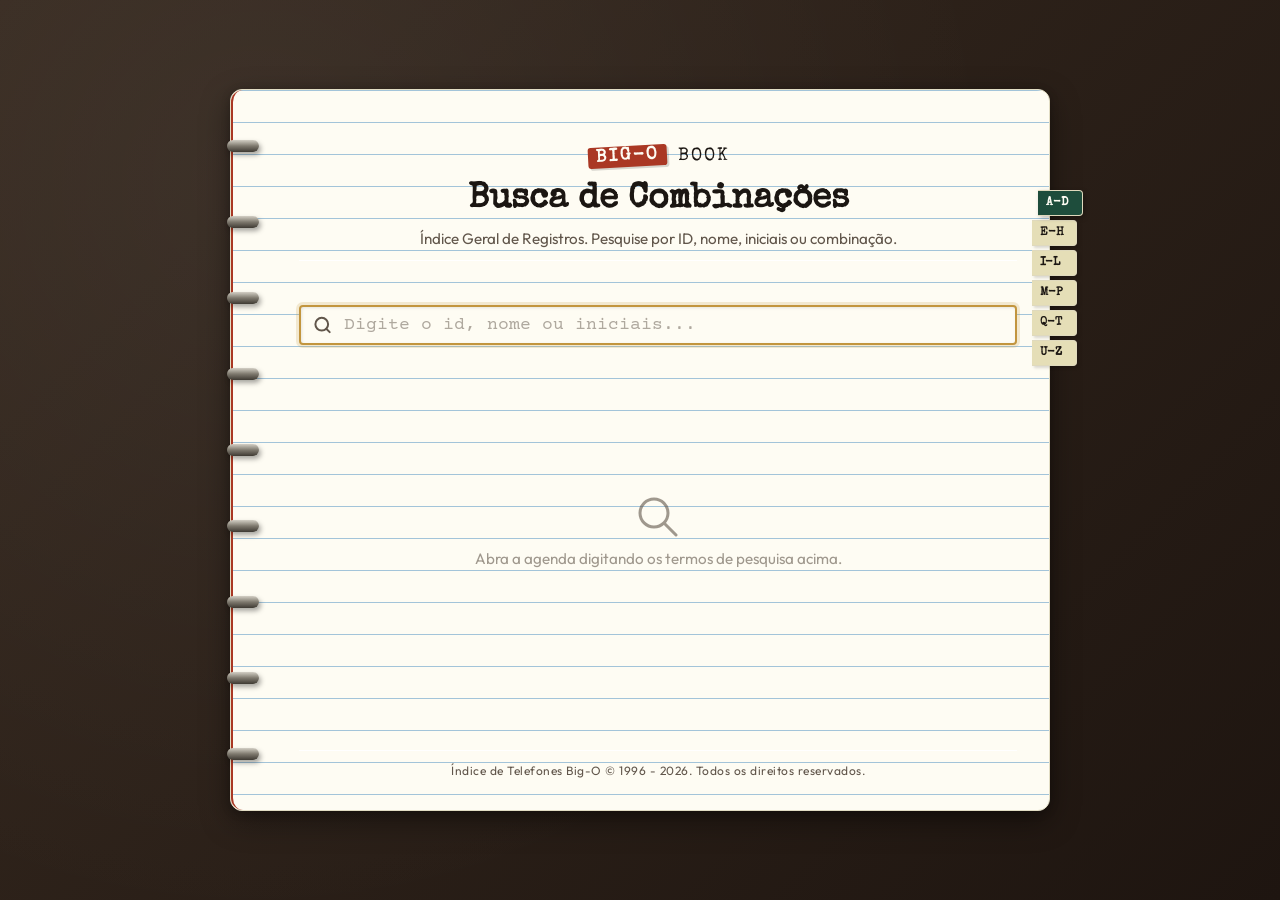
==== phone_book/web/index.html @ 77abf1dc "feat: implement search functionality with debounce and lazy loading - Refactor main_test.go to simpl" ====
<!DOCTYPE html>
<html lang="pt-BR">
<head>
    <meta charset="UTF-8">
    <meta name="viewport" content="width=device-width, initial-scale=1.0">
    <title>Lista Telefônica - Busca Inteligente</title>
    <!-- Google Fonts: Outfit (Sans), Special Elite (Typewriter), Courier Prime (Monospace) -->
    <link rel="preconnect" href="https://fonts.googleapis.com">
    <link rel="preconnect" href="https://fonts.gstatic.com" crossorigin>
    <link href="https://fonts.googleapis.com/css2?family=Outfit:wght@300;400;600;800&family=Special+Elite&family=Courier+Prime:ital,wght@0,400;0,700;1,400;1,700&display=swap" rel="stylesheet">
    <!-- CSS Estilos -->
    <link rel="stylesheet" href="styles.css">
</head>
<body class="tpl-desk-wrapper">
    <!-- Organismo: Caderno/Agenda Telefônica Física -->
    <div class="org-phone-book tpl-phone-book">
        
        <!-- Elemento de Design: Anéis/Espiral de Caderno Clássico -->
        <div class="mol-spiral-binding">
            <div class="atom-binding-ring"></div>
            <div class="atom-binding-ring"></div>
            <div class="atom-binding-ring"></div>
            <div class="atom-binding-ring"></div>
            <div class="atom-binding-ring"></div>
            <div class="atom-binding-ring"></div>
            <div class="atom-binding-ring"></div>
            <div class="atom-binding-ring"></div>
            <div class="atom-binding-ring"></div>
        </div>

        <!-- Tiras de Índice Alfabético Físico (Abas da Agenda) -->
        <div class="mol-tab-strip">
            <div class="atom-tab active-tab">A-D</div>
            <div class="atom-tab">E-H</div>
            <div class="atom-tab">I-L</div>
            <div class="atom-tab">M-P</div>
            <div class="atom-tab">Q-T</div>
            <div class="atom-tab">U-Z</div>
        </div>

        <!-- Conteúdo Interno da Agenda -->
        <div class="mol-page-content">
            
            <!-- Organismo: Cabeçalho da Agenda -->
            <header class="org-header">
                <div class="logo atom-logo">
                    <span class="retro-stamp">Big-O</span> Book
                </div>
                <h1 class="atom-title">Busca de Combinações</h1>
                <p class="subtitle atom-subtitle">Índice Geral de Registros. Pesquise por ID, nome, iniciais ou combinação.</p>
                <div class="atom-horizontal-divider"></div>
            </header>

            <main class="org-main">
                
                <!-- Organismo: Formulário de Pesquisa -->
                <section class="org-search-section">
                    <form id="search-form">
                        <!-- Molécula: Campo de Busca Completo -->
                        <div class="mol-search-bar">
                            <svg class="search-icon atom-icon" xmlns="http://www.w3.org/2000/svg" viewBox="0 0 24 24" fill="none" stroke="currentColor" stroke-width="2.5" stroke-linecap="round" stroke-linejoin="round"><circle cx="11" cy="11" r="8"></circle><line x1="21" y1="21" x2="16.65" y2="16.65"></line></svg>
                            <input 
                                type="text" 
                                id="search-input" 
                                class="atom-input"
                                placeholder="Digite o id, nome ou iniciais..." 
                                autocomplete="off"
                                maxlength="200"
                                aria-label="Campo de busca"
                                autofocus
                            >
                            <button type="button" id="clear-btn" class="clear-button atom-button-clear" aria-label="Limpar busca" hidden>
                                <svg xmlns="http://www.w3.org/2000/svg" viewBox="0 0 24 24" fill="none" stroke="currentColor" stroke-width="2" stroke-linecap="round" stroke-linejoin="round"><line x1="18" y1="6" x2="6" y2="18"></line><line x1="6" y1="6" x2="18" y2="18"></line></svg>
                            </button>
                        </div>
                    </form>
                </section>

                <!-- Organismo: Lista de Resultados -->
                <section class="org-results-section">
                    <!-- Molécula: Metadados da Busca -->
                    <div class="results-meta mol-results-meta">
                        <span id="results-count" class="results-count atom-badge-count" hidden>0 resultados</span>
                        
                        <!-- Molécula: Loader Animado -->
                        <div id="loader" class="loader mol-loader" hidden>
                            <div class="spinner atom-spinner"></div>
                            <span class="atom-loader-text">Consultando fichário...</span>
                        </div>
                    </div>

                    <!-- Árvore de Mensagem de Erro -->
                    <div id="error-message" class="error-card atom-error-card" hidden></div>

                    <!-- Template: Grid de Resultados de Fichas -->
                    <div id="results-container" class="results-grid tpl-results-grid">
                        <!-- Ficha Inicial Estática (Estado Vazio) -->
                        <div class="empty-state mol-empty-state">
                            <svg class="atom-icon-empty" xmlns="http://www.w3.org/2000/svg" viewBox="0 0 24 24" fill="none" stroke="currentColor" stroke-width="1.5" stroke-linecap="round" stroke-linejoin="round"><path d="M21 21l-6-6m2-5a7 7 0 11-14 0 7 7 0 0114 0z"></path></svg>
                            <p class="atom-empty-text">Abra a agenda digitando os termos de pesquisa acima.</p>
                        </div>
                    </div>

                    <!-- Molécula: Paginação / Botão Ver Mais -->
                    <div class="mol-load-more-wrapper">
                        <button type="button" id="load-more-btn" class="atom-button-load-more" hidden>Carregar mais fichas...</button>
                    </div>
                </section>
            </main>
            
            <!-- Organismo: Rodapé -->
            <footer class="org-footer">
                <div class="atom-horizontal-divider"></div>
                <p class="atom-footer-text">Índice de Telefones Big-O &copy; 1996 - 2026. Todos os direitos reservados.</p>
            </footer>
        </div>
    </div>

    <!-- JS Principal -->
    <script src="app.js"></script>
</body>
</html>
---- phone_book/web/styles.css ----
/* ==========================================================================
   DESIGN SYSTEM - RETRO 90S PHONE BOOK (ATOMIC DESIGN ARCHITECTURE)
   ========================================================================== */

/* --------------------------------------------------------------------------
   1. DESIGN TOKENS (CSS VARIABLES)
   -------------------------------------------------------------------------- */
:root {
    /* Cores Retrô e Sem Tons de Roxo (Purple Free) */
    --token-color-desk: #2c2018;          /* Fundo imitando mesa de madeira escura */
    --token-color-paper: #fefcf3;         /* Papel amarelado vintage / Yellow Pages */
    --token-color-paper-shadow: #e2ddc4;  /* Sombra suave de papel antigo */
    --token-color-text-dark: #1b1612;     /* Tinta preta envelhecida / Sepia escuro */
    --token-color-text-muted: #61564b;    /* Grafite apagado de lapiseira */
    --token-color-green-ink: #1e4d3c;     /* Verde clássico de agendas executivas antigas */
    --token-color-green-light: #e8f0ec;   /* Verde claro lavado para seleções/hover */
    --token-color-red-ink: #aa3824;       /* Vermelho carimbo / marca-texto retrô */
    --token-color-gold: #c2953e;          /* Detalhes dourados das abas e ferragens */
    --token-color-rule: #dfd9bd;          /* Linhas divisórias horizontais do fichário */
    --token-color-ledger-blue: #a3c4d9;   /* Linhas azuladas horizontais de pauta */
    --token-color-error-bg: #faebe8;      /* Fundo de erro (tom pastel avermelhado) */

    /* Tipografia Vintage */
    --token-font-heading: 'Special Elite', Georgia, serif;
    --token-font-body: 'Courier Prime', 'Courier New', monospace;
    --token-font-sans: 'Outfit', 'Inter', sans-serif;

    /* Espaçamentos Padronizados */
    --token-space-xs: 0.5rem;
    --token-space-sm: 0.75rem;
    --token-space-md: 1.25rem;
    --token-space-lg: 2rem;
    --token-space-xl: 3.5rem;

    /* Bordas e Sombras */
    --token-radius-sm: 4px;
    --token-radius-md: 8px;
    --token-radius-lg: 12px;
    --token-shadow-desk: 0 10px 30px rgba(0, 0, 0, 0.4), 0 2px 10px rgba(0, 0, 0, 0.2);
    --token-shadow-flat: 3px 3px 0px rgba(44, 32, 24, 0.15);
}

/* --------------------------------------------------------------------------
   2. RESET & BASE ESTILOS
   -------------------------------------------------------------------------- */
* {
    margin: 0;
    padding: 0;
    box-sizing: border-box;
}

[hidden] {
    display: none !important;
}

body {
    font-family: var(--token-font-body);
    background-color: var(--token-color-desk);
    color: var(--token-color-text-dark);
    min-height: 100vh;
    padding: var(--token-space-lg) var(--token-space-xs);
    overflow-x: hidden;
}

/* --------------------------------------------------------------------------
   3. TEMPLATES & LAYOUT
   -------------------------------------------------------------------------- */
/* Fundo que simula uma mesa de escritório antiga */
.tpl-desk-wrapper {
    display: flex;
    justify-content: center;
    align-items: center;
    background-image: 
        radial-gradient(circle at 20% 20%, rgba(255, 255, 255, 0.05) 0%, transparent 60%),
        linear-gradient(135deg, #372a20 0%, #1e1510 100%);
    background-attachment: fixed;
}

/* Container principal da agenda/fichário físico */
.tpl-phone-book {
    width: 100%;
    max-width: 820px;
    margin: 0 auto;
    position: relative;
}

/* Grid de fichas de resultados */
.tpl-results-grid {
    display: grid;
    grid-template-columns: 1fr;
    gap: var(--token-space-md);
}

@media (min-width: 640px) {
    .tpl-results-grid {
        grid-template-columns: repeat(2, 1fr);
    }
}

/* --------------------------------------------------------------------------
   4. ORGANISMOS
   -------------------------------------------------------------------------- */
.org-phone-book {
    position: relative;
    background-color: var(--token-color-paper);
    border: 1px solid var(--token-color-paper-shadow);
    border-radius: var(--token-radius-lg);
    box-shadow: var(--token-shadow-desk);
}

.org-header {
    text-align: center;
    margin-bottom: var(--token-space-lg);
    position: relative;
}

.org-search-section {
    margin-bottom: var(--token-space-md);
}

.org-main {
    flex: 1;
    display: flex;
    flex-direction: column;
    gap: var(--token-space-md);
}

.org-results-section {
    min-height: 250px;
    display: flex;
    flex-direction: column;
    gap: var(--token-space-md);
}

.org-footer {
    text-align: center;
    margin-top: var(--token-space-lg);
}

/* --------------------------------------------------------------------------
   5. MOLÉCULAS
   -------------------------------------------------------------------------- */
/* Barra lateral física com os anéis metálicos do caderno */
.mol-spiral-binding {
    position: absolute;
    left: 20px;
    top: 50px;
    bottom: 50px;
    width: 16px;
    display: flex;
    flex-direction: column;
    justify-content: space-between;
    z-index: 10;
    pointer-events: none;
}

/* Abas de índice alfabético coladas na lateral direita da agenda */
.mol-tab-strip {
    position: absolute;
    right: -28px;
    top: 100px;
    display: flex;
    flex-direction: column;
    gap: 4px;
    z-index: 2;
}

/* Folha/Área de conteúdo com a pauta e margem vermelha */
.mol-page-content {
    display: flex;
    flex-direction: column;
    padding: var(--token-space-xl) var(--token-space-lg) var(--token-space-lg) calc(var(--token-space-xl) + 10px);
    background-image: 
        linear-gradient(var(--token-color-ledger-blue) 1px, transparent 1px);
    background-size: 100% 32px;
    border-left: 2px solid var(--token-color-red-ink); /* Margem vermelha clássica de caderno */
    border-radius: var(--token-radius-lg);
    min-height: 80vh;
}

/* Barra de pesquisa em formato de ficha de inserção */
.mol-search-bar {
    display: flex;
    align-items: center;
    gap: var(--token-space-sm);
    background-color: var(--token-color-paper);
    border: 2px solid var(--token-color-green-ink);
    border-radius: var(--token-radius-sm);
    padding: var(--token-space-xs) var(--token-space-sm);
    box-shadow: inset 1px 1px 3px rgba(0, 0, 0, 0.1);
    transition: box-shadow 0.2s ease, border-color 0.2s ease;
}

.mol-search-bar:focus-within {
    border-color: var(--token-color-gold);
    box-shadow: 0 0 0 3px rgba(194, 149, 62, 0.2), inset 1px 1px 3px rgba(0, 0, 0, 0.1);
}

/* Ficha de dados (Card) */
.result-card {
    background-color: #fbf9ef;
    border: 1px solid var(--token-color-rule);
    border-top: 3px solid var(--token-color-green-ink);
    border-radius: var(--token-radius-sm);
    padding: var(--token-space-md);
    box-shadow: var(--token-shadow-flat);
    transition: transform 0.2s ease, box-shadow 0.2s ease, background-color 0.2s ease;
    display: flex;
    flex-direction: column;
    justify-content: space-between;
}

.result-card:hover {
    transform: translateY(-2px);
    box-shadow: 5px 5px 0px rgba(44, 32, 24, 0.15);
    background-color: #fcfbf4;
}

.card-header {
    display: flex;
    justify-content: space-between;
    align-items: center;
    border-bottom: 1px dashed var(--token-color-rule);
    padding-bottom: var(--token-space-xs);
    margin-bottom: var(--token-space-sm);
}

/* Metadados e Loader */
.mol-results-meta {
    display: flex;
    justify-content: space-between;
    align-items: center;
    min-height: 32px;
}

.mol-loader {
    display: flex;
    align-items: center;
    gap: var(--token-space-xs);
}

.mol-empty-state {
    grid-column: 1 / -1;
    display: flex;
    flex-direction: column;
    align-items: center;
    text-align: center;
    padding: var(--token-space-xl) var(--token-space-lg);
    opacity: 0.6;
}

/* --------------------------------------------------------------------------
   6. ÁTOMOS
   -------------------------------------------------------------------------- */
/* Anel individual do fichário em degradê metálico */
.atom-binding-ring {
    width: 32px;
    height: 12px;
    background: linear-gradient(180deg, #d3cfc5 0%, #7e796e 50%, #3e3a33 100%);
    border-radius: 6px;
    box-shadow: 2px 3px 5px rgba(0, 0, 0, 0.35);
    margin-left: -24px;
}

/* Aba individual de índice */
.atom-tab {
    background-color: #e5deb7;
    color: var(--token-color-text-dark);
    font-family: var(--token-font-heading);
    font-size: 0.75rem;
    font-weight: bold;
    padding: 6px 12px 6px 8px;
    border-radius: 0 4px 4px 0;
    border: 1px solid var(--token-color-rule);
    border-left: none;
    cursor: default;
    box-shadow: 2px 2px 3px rgba(0, 0, 0, 0.15);
    transition: transform 0.2s ease, background-color 0.2s ease;
}

.atom-tab.active-tab {
    background-color: var(--token-color-green-ink);
    color: var(--token-color-paper);
    transform: translateX(6px);
    box-shadow: 2px 2px 5px rgba(0, 0, 0, 0.25);
}

/* Elementos do Cabeçalho */
.atom-logo {
    font-family: var(--token-font-heading);
    font-size: 1.1rem;
    text-transform: uppercase;
    letter-spacing: 2px;
    margin-bottom: var(--token-space-sm);
}

.retro-stamp {
    background-color: var(--token-color-red-ink);
    color: var(--token-color-paper);
    padding: 2px 8px;
    border-radius: 3px;
    display: inline-block;
    transform: rotate(-3deg);
    box-shadow: 2px 2px 0px rgba(0,0,0,0.15);
    font-weight: bold;
    margin-right: 4px;
}

.atom-title {
    font-family: var(--token-font-heading);
    font-size: 2.2rem;
    color: var(--token-color-text-dark);
    line-height: 1.2;
}

.atom-subtitle {
    font-family: var(--token-font-sans);
    color: var(--token-color-text-muted);
    font-size: 0.95rem;
    font-weight: 400;
    margin-top: var(--token-space-xs);
}

.atom-horizontal-divider {
    height: 1px;
    background-color: var(--token-color-rule);
    margin: var(--token-space-sm) 0;
    border-bottom: 1px solid white;
}

/* Elementos do Input */
.atom-input {
    width: 100%;
    background: transparent;
    border: none;
    outline: none;
    font-family: var(--token-font-body);
    font-size: 1.15rem;
    color: var(--token-color-text-dark);
}

.atom-input::placeholder {
    color: var(--token-color-text-muted);
    opacity: 0.5;
}

.atom-icon {
    width: 20px;
    height: 20px;
    color: var(--token-color-text-muted);
}

.atom-button-clear {
    background: transparent;
    border: none;
    color: var(--token-color-text-muted);
    cursor: pointer;
    border-radius: 50%;
    padding: 2px;
    display: flex;
    align-items: center;
    justify-content: center;
    transition: background-color 0.2s;
}

.atom-button-clear:hover {
    background-color: var(--token-color-rule);
    color: var(--token-color-text-dark);
}

/* Badges e Fichas */
.atom-badge-count {
    font-family: var(--token-font-sans);
    font-size: 0.8rem;
    font-weight: bold;
    color: var(--token-color-green-ink);
    background-color: var(--token-color-green-light);
    border: 1px solid var(--token-color-green-ink);
    padding: 3px 10px;
    border-radius: var(--token-radius-sm);
}

.atom-spinner {
    width: 16px;
    height: 16px;
    border: 2px solid rgba(30, 77, 60, 0.2);
    border-top: 2px solid var(--token-color-green-ink);
    border-radius: 50%;
    animation: spin 0.8s linear infinite;
}

@keyframes spin {
    to { transform: rotate(360deg); }
}

.atom-loader-text {
    font-family: var(--token-font-sans);
    font-size: 0.85rem;
    color: var(--token-color-text-muted);
}

.atom-icon-empty {
    width: 48px;
    height: 48px;
    color: var(--token-color-text-muted);
    margin-bottom: var(--token-space-xs);
}

.atom-empty-text {
    font-family: var(--token-font-sans);
    font-size: 0.95rem;
    color: var(--token-color-text-muted);
}

/* Erros */
.atom-error-card {
    background-color: var(--token-color-error-bg);
    border: 1px solid var(--token-color-red-ink);
    color: var(--token-color-red-ink);
    padding: var(--token-space-sm);
    border-radius: var(--token-radius-sm);
    font-size: 0.9rem;
    text-align: center;
}

/* Cards de Resultados específicos */
.card-id {
    font-family: var(--token-font-body);
    font-weight: bold;
    font-size: 0.85rem;
    color: var(--token-color-red-ink);
    border: 1px dashed var(--token-color-red-ink);
    padding: 2px 6px;
    border-radius: var(--token-radius-sm);
}

.card-comb-num {
    font-family: var(--token-font-body);
    font-size: 0.75rem;
    color: var(--token-color-text-muted);
}

.card-name {
    font-family: var(--token-font-heading);
    font-size: 1.3rem;
    color: var(--token-color-text-dark);
    margin: var(--token-space-xs) 0;
}

.card-combination {
    font-family: var(--token-font-body);
    font-size: 0.85rem;
    background-color: #f1eddd;
    border-left: 3px solid var(--token-color-gold);
    padding: var(--token-space-xs) var(--token-space-sm);
    color: var(--token-color-text-dark);
    word-break: break-all;
}

/* Elementos do Rodapé */
.atom-footer-text {
    font-family: var(--token-font-sans);
    font-size: 0.75rem;
    color: var(--token-color-text-muted);
    letter-spacing: 0.5px;
}

/* Paginação e Carregamento Retro */
.mol-load-more-wrapper {
    display: flex;
    justify-content: center;
    margin-top: var(--token-space-md);
    margin-bottom: var(--token-space-sm);
    width: 100%;
}

.atom-button-load-more {
    background-color: var(--token-color-paper);
    color: var(--token-color-green-ink);
    border: 2px solid var(--token-color-green-ink);
    font-family: var(--token-font-heading);
    font-size: 0.95rem;
    font-weight: bold;
    padding: 8px 24px;
    border-radius: var(--token-radius-sm);
    cursor: pointer;
    box-shadow: var(--token-shadow-flat);
    transition: transform 0.1s ease, box-shadow 0.1s ease, background-color 0.2s ease;
}

.atom-button-load-more:hover {
    background-color: var(--token-color-green-light);
}

.atom-button-load-more:active {
    transform: translate(2px, 2px);
    box-shadow: none;
}

/* --------------------------------------------------------------------------
   7. RESPONSIVIDADE E RETRAÇÃO (MEDIA QUERIES)
   -------------------------------------------------------------------------- */
/* Dispositivos Médios e Tablets */
@media (max-width: 900px) {
    .mol-tab-strip {
        display: none; /* Oculta abas físicas para evitar transbordamento horizontal */
    }
}

/* Dispositivos Pequenos e Celulares */
@media (max-width: 768px) {
    body {
        padding: var(--token-space-sm) var(--token-space-xs);
        background-image: none;
        background-color: var(--token-color-paper); /* Em celulares, exibe diretamente o papel */
    }

    .org-phone-book {
        box-shadow: none;
        border: none;
    }

    .mol-spiral-binding {
        display: none; /* Remove anéis espirais em telas pequenas */
    }

    .mol-page-content {
        padding: var(--token-space-md) var(--token-space-sm);
        border-left: none; /* Remove margem de caderno para expandir espaço do texto */
    }

    .atom-title {
        font-size: 1.7rem;
    }

    .tpl-results-grid {
        grid-template-columns: 1fr;
        gap: var(--token-space-sm);
    }

    .result-card {
        padding: var(--token-space-sm);
    }
}
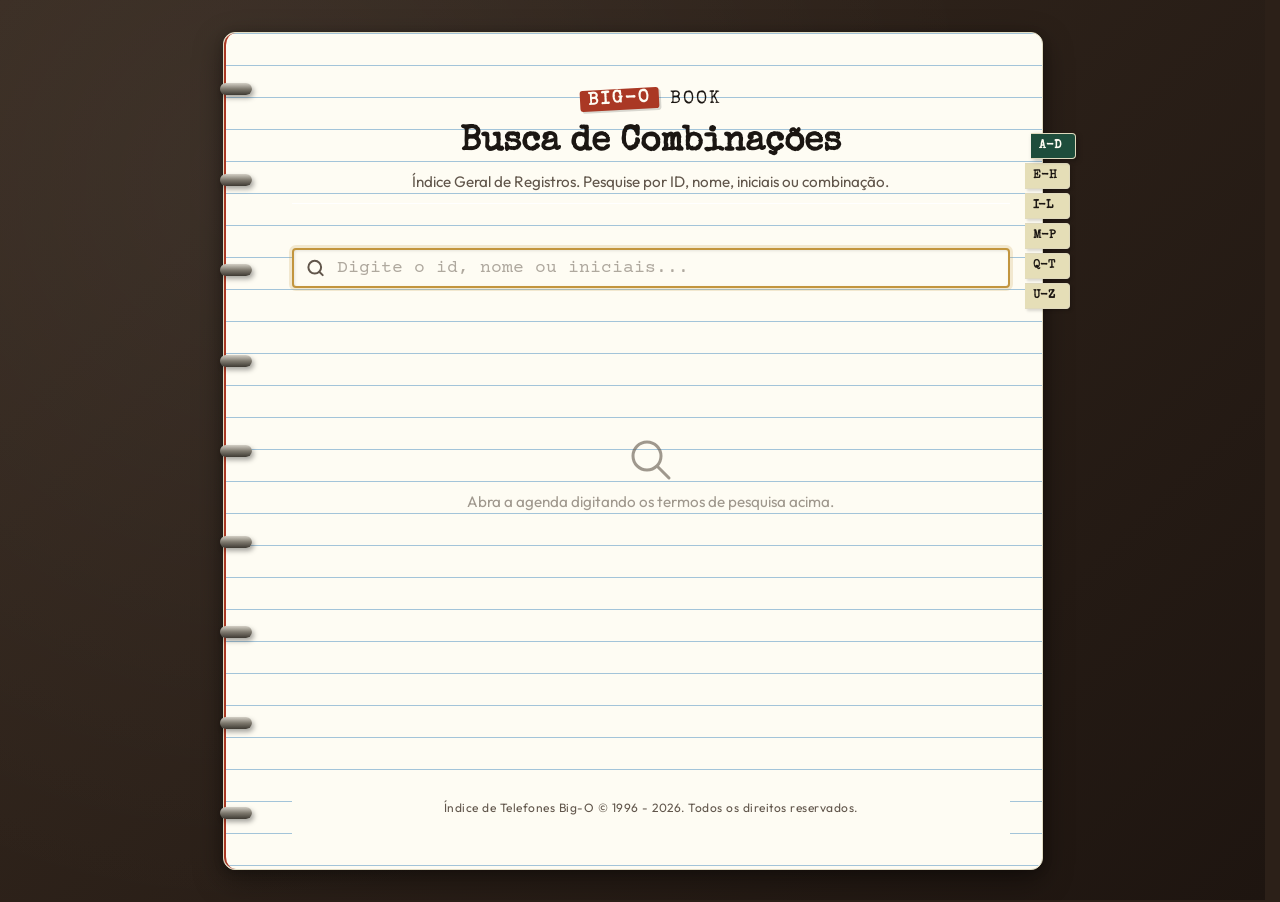
==== commit 2063e17f: "feat: add retro pager widget for smooth scrolling to top and enhance UI with favicon" ====
--- a/phone_book/web/index.html
+++ b/phone_book/web/index.html
@@ -10,6 +10,8 @@
     <link href="https://fonts.googleapis.com/css2?family=Outfit:wght@300;400;600;800&family=Special+Elite&family=Courier+Prime:ital,wght@0,400;0,700;1,400;1,700&display=swap" rel="stylesheet">
     <!-- CSS Estilos -->
     <link rel="stylesheet" href="styles.css">
+    <!-- Favicon Retro Pager -->
+    <link rel="icon" href="data:image/svg+xml,<svg xmlns=%22http://www.w3.org/2000/svg%22 viewBox=%220 0 100 100%22><text y=%22.9em%22 font-size=%2290%22>📟</text></svg>">
 </head>
 <body class="tpl-desk-wrapper">
     <!-- Organismo: Caderno/Agenda Telefônica Física -->
@@ -116,6 +118,20 @@
         </div>
     </div>
 
+    <!-- Elemento Retro: Bip / Pager de Anos 90 (Voltar ao Topo) -->
+    <div id="retro-pager" class="retro-pager" title="Voltar ao Topo">
+        <div class="pager-body">
+            <div class="pager-clip"></div>
+            <div class="pager-screen">
+                <div id="pager-text" class="pager-text">▲ TOPO ▲</div>
+            </div>
+            <div class="pager-buttons">
+                <div class="pager-btn btn-red"></div>
+                <div class="pager-btn btn-blue"></div>
+            </div>
+        </div>
+    </div>
+
     <!-- JS Principal -->
     <script src="app.js"></script>
 </body>
--- a/phone_book/web/styles.css
+++ b/phone_book/web/styles.css
@@ -40,6 +40,10 @@
     --token-shadow-flat: 3px 3px 0px rgba(44, 32, 24, 0.15);
 }
 
+html {
+    scrollbar-gutter: stable;
+}
+
 /* --------------------------------------------------------------------------
    2. RESET & BASE ESTILOS
    -------------------------------------------------------------------------- */
@@ -58,7 +62,11 @@
     background-color: var(--token-color-desk);
     color: var(--token-color-text-dark);
     min-height: 100vh;
-    padding: var(--token-space-lg) var(--token-space-xs);
+    --body-padding-y: var(--token-space-lg);
+    padding-top: var(--body-padding-y);
+    padding-bottom: calc(var(--body-padding-y) + env(safe-area-inset-bottom));
+    padding-left: var(--token-space-xs);
+    padding-right: var(--token-space-xs);
     overflow-x: hidden;
 }
 
@@ -69,7 +77,7 @@
 .tpl-desk-wrapper {
     display: flex;
     justify-content: center;
-    align-items: center;
+    align-items: flex-start;
     background-image: 
         radial-gradient(circle at 20% 20%, rgba(255, 255, 255, 0.05) 0%, transparent 60%),
         linear-gradient(135deg, #372a20 0%, #1e1510 100%);
@@ -135,6 +143,14 @@
 .org-footer {
     text-align: center;
     margin-top: var(--token-space-lg);
+    padding: var(--token-space-md) var(--token-space-sm);
+    background-color: var(--token-color-paper);
+    position: relative;
+    z-index: 5;
+}
+
+.org-footer .atom-horizontal-divider {
+    display: none;
 }
 
 /* --------------------------------------------------------------------------
@@ -175,7 +191,7 @@
     background-size: 100% 32px;
     border-left: 2px solid var(--token-color-red-ink); /* Margem vermelha clássica de caderno */
     border-radius: var(--token-radius-lg);
-    min-height: 80vh;
+    min-height: calc(100vh - 2 * var(--body-padding-y) - env(safe-area-inset-bottom));
 }
 
 /* Barra de pesquisa em formato de ficha de inserção */
@@ -208,6 +224,7 @@
     display: flex;
     flex-direction: column;
     justify-content: space-between;
+    scroll-margin-top: var(--token-space-md);
 }
 
 .result-card:hover {
@@ -463,6 +480,9 @@
     font-size: 0.75rem;
     color: var(--token-color-text-muted);
     letter-spacing: 0.5px;
+    line-height: 1.5;
+    margin: 0;
+    display: block;
 }
 
 /* Paginação e Carregamento Retro */
@@ -472,6 +492,7 @@
     margin-top: var(--token-space-md);
     margin-bottom: var(--token-space-sm);
     width: 100%;
+    overflow-anchor: none;
 }
 
 .atom-button-load-more {
@@ -510,7 +531,11 @@
 /* Dispositivos Pequenos e Celulares */
 @media (max-width: 768px) {
     body {
-        padding: var(--token-space-sm) var(--token-space-xs);
+        --body-padding-y: var(--token-space-sm);
+        padding-top: var(--body-padding-y);
+        padding-bottom: calc(var(--body-padding-y) + env(safe-area-inset-bottom));
+        padding-left: var(--token-space-xs);
+        padding-right: var(--token-space-xs);
         background-image: none;
         background-color: var(--token-color-paper); /* Em celulares, exibe diretamente o papel */
     }
@@ -542,3 +567,146 @@
         padding: var(--token-space-sm);
     }
 }
+
+/* ==========================================================================
+   8. RETRO 90S PAGER (BACK TO TOP WIDGET)
+   ========================================================================== */
+.retro-pager {
+    position: fixed;
+    bottom: 24px;
+    right: 24px;
+    width: 105px;
+    height: 70px;
+    background-color: #1c1c1f;
+    border: 3px solid #3a3a3e;
+    border-radius: 8px;
+    box-shadow: 4px 4px 0px rgba(0, 0, 0, 0.5), inset -2px -2px 0px #000;
+    z-index: 1000;
+    cursor: pointer;
+    display: flex;
+    align-items: center;
+    justify-content: center;
+    transition: opacity 0.3s ease, transform 0.2s ease;
+    opacity: 0;
+    pointer-events: none;
+    transform: translateY(20px);
+}
+
+.retro-pager.visible {
+    opacity: 1;
+    pointer-events: auto;
+    transform: translateY(0);
+}
+
+.retro-pager:hover {
+    transform: scale(1.05);
+    animation: pager-vibrate 0.15s linear infinite;
+}
+
+.retro-pager:active {
+    transform: scale(0.95);
+    box-shadow: 2px 2px 0px rgba(0, 0, 0, 0.5);
+}
+
+.pager-body {
+    width: 100%;
+    height: 100%;
+    padding: 8px 6px 6px 6px;
+    display: flex;
+    flex-direction: column;
+    justify-content: space-between;
+    position: relative;
+}
+
+.pager-screen {
+    background-color: #7b946d; /* LCD verde clássico de Bip/Pager */
+    border: 2px solid #000;
+    border-radius: 3px;
+    height: 32px;
+    display: flex;
+    align-items: center;
+    justify-content: center;
+    box-shadow: inset 1px 1px 3px rgba(0, 0, 0, 0.4);
+    overflow: hidden;
+}
+
+.pager-text {
+    font-family: var(--token-font-body);
+    font-size: 0.7rem;
+    font-weight: bold;
+    color: #0b1507;
+    text-shadow: 1px 1px 0px rgba(255, 255, 255, 0.1);
+    letter-spacing: 0.5px;
+    text-align: center;
+    white-space: nowrap;
+    animation: pager-blink 1s step-end infinite;
+}
+
+.pager-buttons {
+    display: flex;
+    justify-content: flex-end;
+    gap: 4px;
+    height: 8px;
+    margin-top: 2px;
+}
+
+.pager-btn {
+    width: 12px;
+    height: 6px;
+    border: 1px solid #000;
+    border-radius: 1px;
+    box-shadow: inset 1px 1px 1px rgba(255,255,255,0.3);
+}
+
+.btn-red {
+    background-color: var(--token-color-red-ink);
+}
+
+.btn-blue {
+    background-color: #2e62a6;
+}
+
+.pager-clip {
+    position: absolute;
+    top: -5px;
+    left: 12px;
+    width: 28px;
+    height: 6px;
+    background-color: #2b2b2e;
+    border: 1px solid #111;
+    border-radius: 1px;
+    box-shadow: 1px 1px 2px rgba(0,0,0,0.5);
+}
+
+@keyframes pager-vibrate {
+    0% { transform: translate(0, 0) rotate(0deg); }
+    25% { transform: translate(1px, 1px) rotate(0.5deg); }
+    50% { transform: translate(-1px, -1px) rotate(-0.5deg); }
+    75% { transform: translate(-1px, 1px) rotate(0deg); }
+    100% { transform: translate(1px, -1px) rotate(0.5deg); }
+}
+
+@keyframes pager-blink {
+    50% { opacity: 0.4; }
+}
+
+/* Responsividade do Pager */
+@media (max-width: 768px) {
+    .retro-pager {
+        bottom: 16px;
+        right: 16px;
+        width: 90px;
+        height: 62px;
+    }
+    .pager-screen {
+        height: 28px;
+    }
+    .pager-text {
+        font-size: 0.65rem;
+    }
+    
+    /* Evita que o Pager sobreponha o texto do rodapé no mobile */
+    .org-footer {
+        padding-bottom: 85px;
+    }
+}
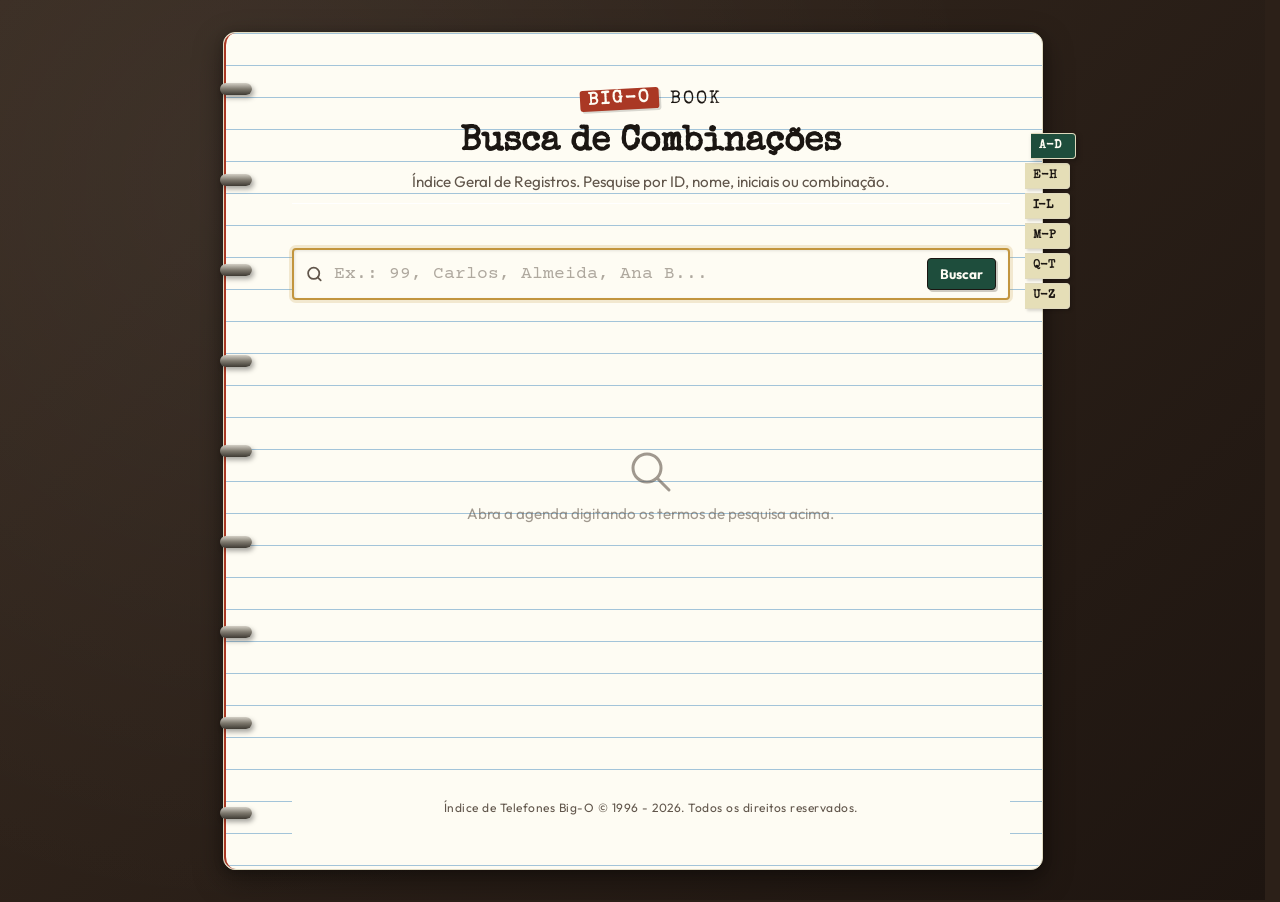
==== commit b288c372: "feat: enhance search functionality with input validation, caching, and improved UI elements" ====
--- a/phone_book/web/index.html
+++ b/phone_book/web/index.html
@@ -65,7 +65,7 @@
                                 type="text" 
                                 id="search-input" 
                                 class="atom-input"
-                                placeholder="Digite o id, nome ou iniciais..." 
+                                placeholder="Ex.: 99, Carlos, Almeida, Ana B..." 
                                 autocomplete="off"
                                 maxlength="200"
                                 aria-label="Campo de busca"
@@ -73,6 +73,9 @@
                             >
                             <button type="button" id="clear-btn" class="clear-button atom-button-clear" aria-label="Limpar busca" hidden>
                                 <svg xmlns="http://www.w3.org/2000/svg" viewBox="0 0 24 24" fill="none" stroke="currentColor" stroke-width="2" stroke-linecap="round" stroke-linejoin="round"><line x1="18" y1="6" x2="6" y2="18"></line><line x1="6" y1="6" x2="18" y2="18"></line></svg>
+                            </button>
+                            <button type="submit" id="search-btn" class="atom-button-search" aria-label="Executar busca">
+                                Buscar
                             </button>
                         </div>
                     </form>
@@ -133,6 +136,6 @@
     </div>
 
     <!-- JS Principal -->
-    <script src="app.js"></script>
+    <script src="app.js?v=20260715-confirmed-search"></script>
 </body>
 </html>
--- a/phone_book/web/styles.css
+++ b/phone_book/web/styles.css
@@ -385,6 +385,30 @@
     color: var(--token-color-text-dark);
 }
 
+.atom-button-search {
+    flex: 0 0 auto;
+    background-color: var(--token-color-green-ink);
+    color: var(--token-color-paper);
+    border: 1px solid var(--token-color-text-dark);
+    border-radius: var(--token-radius-sm);
+    padding: 6px 12px;
+    font-family: var(--token-font-sans);
+    font-size: 0.85rem;
+    font-weight: 700;
+    cursor: pointer;
+    box-shadow: 2px 2px 0 rgba(44, 32, 24, 0.22);
+    transition: background-color 0.2s ease, transform 0.1s ease, box-shadow 0.1s ease;
+}
+
+.atom-button-search:hover {
+    background-color: #335a3f;
+}
+
+.atom-button-search:active {
+    transform: translate(1px, 1px);
+    box-shadow: 1px 1px 0 rgba(44, 32, 24, 0.22);
+}
+
 /* Badges e Fichas */
 .atom-badge-count {
     font-family: var(--token-font-sans);
